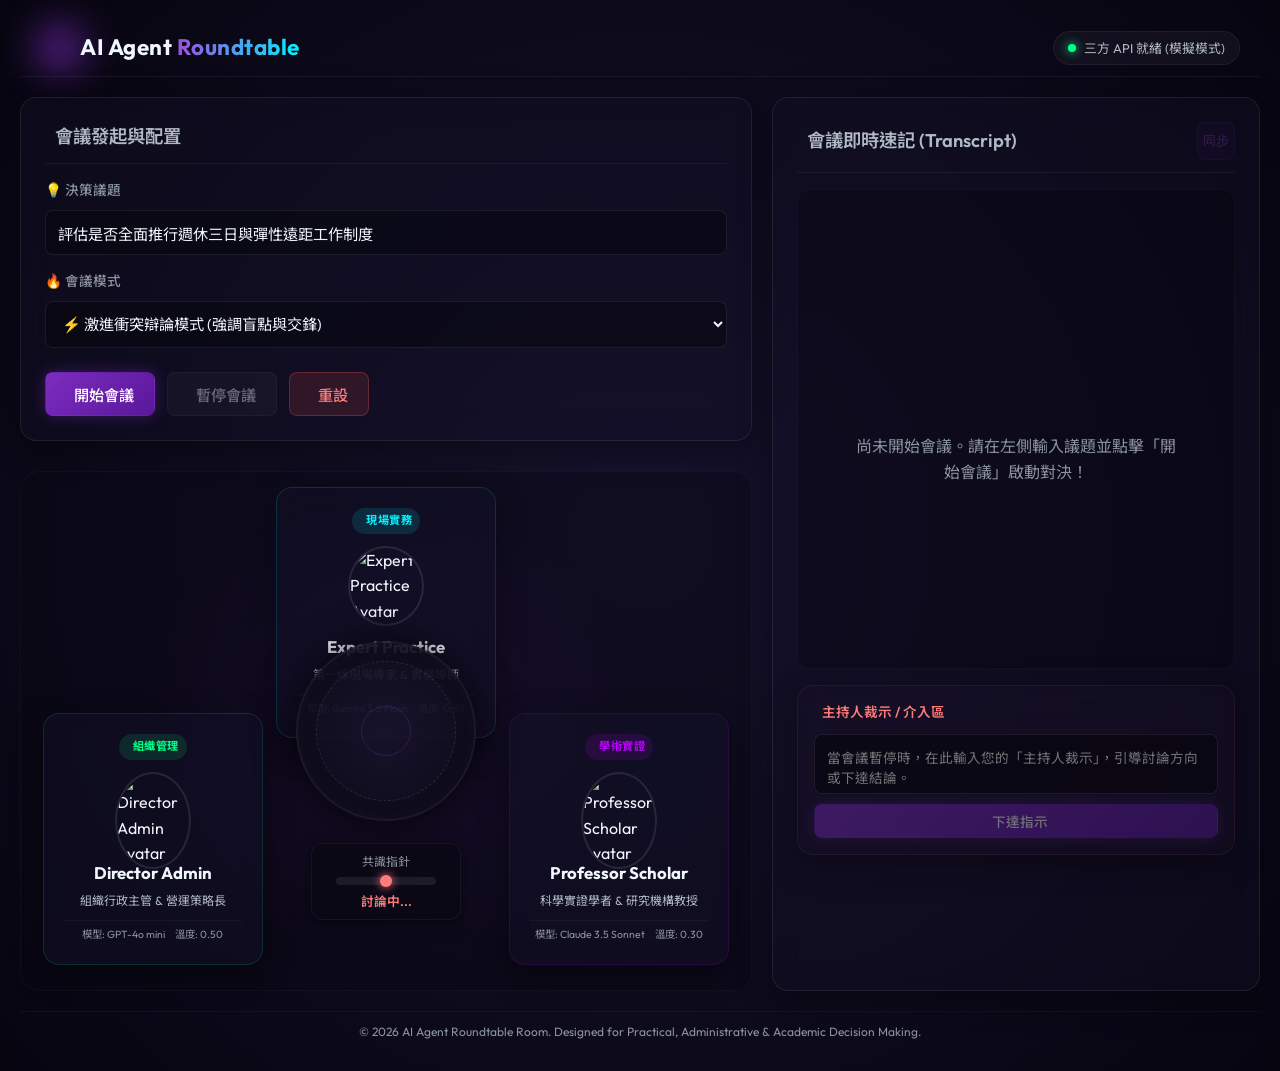
==== roundtable-app/index.html @ fbd6c8d1 "feat: implement AI Roundtable sandbox & Word Cloud classroom system with Firebase Multisite deployme" ====
<!DOCTYPE html>
<html lang="zh-TW">
<head>
  <meta charset="UTF-8">
  <meta name="viewport" content="width=device-width, initial-scale=1.0">
  <title>AI Agent Roundtable | 圓桌決策會議室</title>
  <meta name="description" content="多代理人圓桌決策會議室 - 串聯實務、管理與學術的 AI 決策沙盒">
  <!-- 載入 Google 字型 -->
  <link rel="preconnect" href="https://fonts.googleapis.com">
  <link rel="preconnect" href="https://fonts.gstatic.com" crossorigin>
  <link href="https://fonts.googleapis.com/css2?family=Noto+Sans+TC:wght@300;400;500;700;900&family=Outfit:wght@300;400;500;600;700;800&display=swap" rel="stylesheet">
  <!-- 載入 Lucide 圖標以提升介面質感 -->
  <script src="https://unpkg.com/lucide@latest"></script>
  <link rel="stylesheet" href="style.css">
</head>
<body>
  <div class="app-container">
    
    <!-- 頂部導航欄 -->
    <header class="app-header">
      <div class="logo-section">
        <div class="logo-glow"></div>
        <i data-lucide="bot" class="logo-icon animate-pulse-slow"></i>
        <h1>AI Agent <span>Roundtable</span></h1>
      </div>
      <div class="status-indicator">
        <span class="status-dot green"></span>
        <span class="status-text">三方 API 就緒 (模擬模式)</span>
      </div>
    </header>

    <div class="main-layout">
      <!-- 左側：控制面板與圓桌區域 -->
      <section class="left-section">
        
        <!-- 議題控制面板 -->
        <div class="glass-card control-panel">
          <h2 class="panel-title"><i data-lucide="sliders-horizontal"></i> 會議發起與配置</h2>
          
          <div class="input-group">
            <label for="meeting-topic">💡 決策議題</label>
            <input type="text" id="meeting-topic" placeholder="例如：評估是否全面推行週休三日與彈性遠距工作制度..." value="評估是否全面推行週休三日與彈性遠距工作制度">
          </div>

          <div class="form-row">
            <div class="input-group">
              <label for="debate-mode">🔥 會議模式</label>
              <select id="debate-mode">
                <option value="debate" selected>⚡ 激進衝突辯論模式 (強調盲點與交鋒)</option>
                <option value="synergy">🤝 和諧共識模式 (快速尋求最佳折衷)</option>
                <option value="academic">🎓 學術與實證審查模式 (文獻證據至上)</option>
              </select>
            </div>
          </div>

          <div class="button-group">
            <button id="btn-start" class="btn btn-primary"><i data-lucide="play"></i> 開始會議</button>
            <button id="btn-pause" class="btn btn-secondary" disabled><i data-lucide="pause"></i> 暫停會議</button>
            <button id="btn-reset" class="btn btn-danger"><i data-lucide="rotate-ccw"></i> 重設</button>
          </div>
        </div>

        <!-- 圓桌對決核心競技場 -->
        <div class="roundtable-arena">
          <div class="arena-glow"></div>
          
          <!-- 圓桌核心 (中央指針與光暈) -->
          <div class="center-table" id="center-table">
            <div class="table-surface">
              <div class="core-logo">
                <div class="core-wave"></div>
                <i data-lucide="cpu" class="core-icon"></i>
              </div>
            </div>
            <!-- 共識指針儀表 -->
            <div class="consensus-gauge">
              <div class="gauge-label">共識指針</div>
              <div class="gauge-bar">
                <div class="gauge-indicator" id="gauge-indicator" style="transform: rotate(0deg);"></div>
              </div>
              <div class="gauge-status" id="gauge-status">討論中...</div>
            </div>
          </div>

          <!-- 120 度角均勻分佈的三個 AI 專家卡片 -->
          
          <!-- 🔧 現場實務專家卡片 (Expert Practice) - 頂部 -->
          <div class="agent-card clinician" id="agent-clinician">
            <div class="agent-glow"></div>
            <div class="agent-badge"><i data-lucide="wrench"></i> 現場實務</div>
            <div class="avatar-wrapper">
              <img src="https://images.unsplash.com/photo-1581092921461-eab62e97a780?auto=format&fit=crop&q=80&w=200" alt="Expert Practice Avatar" class="agent-avatar">
              <div class="pulse-ring"></div>
            </div>
            <h3 class="agent-name">Expert Practice</h3>
            <p class="agent-desc">第一線現場專家 & 實務導師</p>
            <div class="agent-meta">
              <span>模型: Gemini 3.5 Flash</span>
              <span>溫度: 0.85</span>
            </div>
            <!-- 當前發言框 -->
            <div class="agent-bubble" id="bubble-clinician">
              <div class="bubble-arrow"></div>
              <p class="bubble-content">正在等待會議發起...</p>
            </div>
          </div>

          <!-- 📂 組織管理專家卡片 (Director Admin) - 左下 -->
          <div class="agent-card administrator" id="agent-administrator">
            <div class="agent-glow"></div>
            <div class="agent-badge"><i data-lucide="folder-kanban"></i> 組織管理</div>
            <div class="avatar-wrapper">
              <img src="https://images.unsplash.com/photo-1573496359142-b8d87734a5a2?auto=format&fit=crop&q=80&w=200" alt="Director Admin Avatar" class="agent-avatar">
              <div class="pulse-ring"></div>
            </div>
            <h3 class="agent-name">Director Admin</h3>
            <p class="agent-desc">組織行政主管 & 營運策略長</p>
            <div class="agent-meta">
              <span>模型: GPT-4o mini</span>
              <span>溫度: 0.50</span>
            </div>
            <!-- 當前發言框 -->
            <div class="agent-bubble" id="bubble-administrator">
              <div class="bubble-arrow"></div>
              <p class="bubble-content">正在準備營運與行政評估...</p>
            </div>
          </div>

          <!-- 🎓 學術實證學者卡片 (Professor Scholar) - 右下 -->
          <div class="agent-card academic" id="agent-academic">
            <div class="agent-glow"></div>
            <div class="agent-badge"><i data-lucide="graduation-cap"></i> 學術實證</div>
            <div class="avatar-wrapper">
              <img src="https://images.unsplash.com/photo-1534528741775-53994a69daeb?auto=format&fit=crop&q=80&w=200" alt="Professor Scholar Avatar" class="agent-avatar">
              <div class="pulse-ring"></div>
            </div>
            <h3 class="agent-name">Professor Scholar</h3>
            <p class="agent-desc">科學實證學者 & 研究機構教授</p>
            <div class="agent-meta">
              <span>模型: Claude 3.5 Sonnet</span>
              <span>溫度: 0.30</span>
            </div>
            <!-- 當前發言框 -->
            <div class="agent-bubble" id="bubble-academic">
              <div class="bubble-arrow"></div>
              <p class="bubble-content">正在檢索學術文獻與實證數據...</p>
            </div>
          </div>

        </div>
      </section>

      <!-- 右側：會議紀錄側邊欄 -->
      <section class="right-section">
        <div class="glass-card transcript-container">
          <div class="transcript-header">
            <h2><i data-lucide="history"></i> 會議即時速記 (Transcript)</h2>
            <div class="actions">
              <button id="btn-export-obsidian" class="btn-icon" title="同步到 Obsidian" disabled>
                <i data-lucide="file-down"></i> 同步
              </button>
            </div>
          </div>

          <!-- 會議對話串流區 -->
          <div class="transcript-stream" id="transcript-stream">
            <div class="stream-empty" id="stream-empty">
              <i data-lucide="message-square" class="empty-icon"></i>
              <p>尚未開始會議。請在左側輸入議題並點擊「開始會議」啟動對決！</p>
            </div>
          </div>

          <!-- 主持人指示介入面板 (Moderator's Directive) -->
          <div class="glass-card directive-panel" id="directive-panel">
            <div class="panel-subtitle">
              <i data-lucide="gavel" style="color: #ff7b7b;"></i> <span>主持人裁示 / 介入區</span>
            </div>
            <div class="directive-input-area">
              <textarea id="directive-text" placeholder="當會議暫停時，在此輸入您的「主持人裁示」，引導討論方向或下達結論。" disabled></textarea>
              <button id="btn-submit-directive" class="btn btn-primary btn-sm" disabled>
                <i data-lucide="send"></i> 下達指示
              </button>
            </div>
          </div>
        </div>
      </section>
    </div>

    <!-- 頁尾 -->
    <footer class="app-footer">
      <p>&copy; 2026 AI Agent Roundtable Room. Designed for Practical, Administrative & Academic Decision Making.</p>
    </footer>

  </div>

  <script src="app.js"></script>
  <script>
    // 初始化 Lucide 圖標
    lucide.createIcons();
  </script>
</body>
</html>
---- roundtable-app/style.css ----
/* AI Agent Roundtable - Premium Dark & Glassmorphism Theme */

/* ==========================================================================
   1. 核心變數與基礎設定
   ========================================================================== */
:root {
  --font-family: 'Outfit', 'Noto Sans TC', sans-serif;
  
  /* 曜石深太空配色 */
  --bg-gradient: radial-gradient(circle at 50% 50%, #16122c 0%, #070510 100%);
  --bg-sidebar: rgba(10, 8, 20, 0.6);
  --bg-card: rgba(22, 18, 42, 0.35);
  --border-glass: rgba(255, 255, 255, 0.08);
  
  /* 精緻文字色彩 */
  --text-main: #f0f6fc;
  --text-muted: #8b949e;
  --text-desc: #b1bac4;

  /* 霓虹專家配色 */
  --clinician-color: #00f3ff;
  --clinician-glow: rgba(0, 243, 255, 0.4);
  --clinician-bg: rgba(0, 243, 255, 0.03);

  --administrator-color: #00ff87;
  --administrator-glow: rgba(0, 255, 135, 0.4);
  --administrator-bg: rgba(0, 255, 135, 0.03);

  --academic-color: #bd00ff;
  --academic-glow: rgba(189, 0, 255, 0.4);
  --academic-bg: rgba(189, 0, 255, 0.03);

  /* 通用霓虹發光 */
  --glow-intensity-sm: 0 0 15px;
  --glow-intensity-lg: 0 0 35px;
  
  --transition-smooth: all 0.4s cubic-bezier(0.16, 1, 0.3, 1);
}

* {
  box-sizing: border-box;
  margin: 0;
  padding: 0;
}

body {
  font-family: var(--font-family);
  background: #070510;
  background-image: var(--bg-gradient);
  color: var(--text-main);
  min-height: 100vh;
  display: flex;
  flex-direction: column;
  overflow-x: hidden;
  line-height: 1.6;
}

/* 網頁捲軸美化 */
::-webkit-scrollbar {
  width: 6px;
  height: 6px;
}
::-webkit-scrollbar-track {
  background: rgba(0, 0, 0, 0.2);
}
::-webkit-scrollbar-thumb {
  background: rgba(255, 255, 255, 0.1);
  border-radius: 4px;
}
::-webkit-scrollbar-thumb:hover {
  background: rgba(255, 255, 255, 0.2);
}

/* ==========================================================================
   2. 通用玻璃擬態與按鈕樣式
   ========================================================================== */
.glass-card {
  background: var(--bg-card);
  backdrop-filter: blur(16px);
  -webkit-backdrop-filter: blur(16px);
  border: 1px solid var(--border-glass);
  border-radius: 16px;
  box-shadow: 0 8px 32px 0 rgba(0, 0, 0, 0.37);
  transition: var(--transition-smooth);
}

.glass-card:hover {
  border-color: rgba(255, 255, 255, 0.15);
}

/* 按鈕樣式 */
.btn {
  font-family: var(--font-family);
  display: inline-flex;
  align-items: center;
  justify-content: center;
  gap: 8px;
  padding: 10px 20px;
  border-radius: 8px;
  font-weight: 500;
  font-size: 0.95rem;
  cursor: pointer;
  transition: var(--transition-smooth);
  border: 1px solid transparent;
}

.btn-primary {
  background: linear-gradient(135deg, #7b2cbf 0%, #5a189a 100%);
  color: white;
  box-shadow: 0 0 15px rgba(123, 44, 191, 0.4);
}
.btn-primary:hover:not(:disabled) {
  transform: translateY(-2px);
  box-shadow: 0 0 25px rgba(123, 44, 191, 0.6);
  background: linear-gradient(135deg, #9d4edd 0%, #7b2cbf 100%);
}

.btn-secondary {
  background: rgba(255, 255, 255, 0.08);
  border: 1px solid rgba(255, 255, 255, 0.1);
  color: var(--text-main);
}
.btn-secondary:hover:not(:disabled) {
  background: rgba(255, 255, 255, 0.15);
  transform: translateY(-2px);
}

.btn-danger {
  background: rgba(230, 76, 76, 0.15);
  border: 1px solid rgba(230, 76, 76, 0.3);
  color: #ff7b7b;
}
.btn-danger:hover:not(:disabled) {
  background: rgba(230, 76, 76, 0.3);
  transform: translateY(-2px);
}

.btn:disabled {
  opacity: 0.4;
  cursor: not-allowed;
  transform: none !important;
}

.btn-sm {
  padding: 6px 12px;
  font-size: 0.85rem;
}

/* ==========================================================================
   3. 版面佈局
   ========================================================================== */
.app-container {
  display: flex;
  flex-direction: column;
  min-height: 100vh;
  padding: 20px;
  gap: 20px;
  max-width: 1600px;
  margin: 0 auto;
  width: 100%;
}

.app-header {
  display: flex;
  justify-content: space-between;
  align-items: center;
  padding: 10px 20px;
  border-bottom: 1px solid rgba(255, 255, 255, 0.05);
}

.logo-section {
  display: flex;
  align-items: center;
  gap: 12px;
  position: relative;
}

.logo-glow {
  position: absolute;
  width: 40px;
  height: 40px;
  background: #7b2cbf;
  filter: blur(20px);
  border-radius: 50%;
  z-index: -1;
  left: 0;
}

.logo-icon {
  color: #9d4edd;
  width: 28px;
  height: 28px;
}

.logo-section h1 {
  font-size: 1.4rem;
  font-weight: 700;
  letter-spacing: 0.5px;
}

.logo-section h1 span {
  background: linear-gradient(90deg, #9d4edd, #00f3ff);
  -webkit-background-clip: text;
  -webkit-text-fill-color: transparent;
}

.status-indicator {
  display: flex;
  align-items: center;
  gap: 8px;
  background: rgba(255, 255, 255, 0.04);
  padding: 6px 14px;
  border-radius: 20px;
  border: 1px solid rgba(255, 255, 255, 0.05);
}

.status-dot {
  width: 8px;
  height: 8px;
  border-radius: 50%;
}
.status-dot.green {
  background: #00ff87;
  box-shadow: 0 0 10px #00ff87;
}

.status-text {
  font-size: 0.8rem;
  color: var(--text-desc);
}

.main-layout {
  display: grid;
  grid-template-columns: 1.2fr 0.8fr;
  gap: 20px;
  flex: 1;
}

/* ==========================================================================
   4. 左側欄：控制面板
   ========================================================================== */
.left-section {
  display: flex;
  flex-direction: column;
  gap: 20px;
}

.control-panel {
  padding: 24px;
  display: flex;
  flex-direction: column;
  gap: 16px;
}

.panel-title {
  font-size: 1.15rem;
  font-weight: 600;
  display: flex;
  align-items: center;
  gap: 10px;
  color: #b1bac4;
  border-bottom: 1px solid rgba(255, 255, 255, 0.05);
  padding-bottom: 12px;
}

.panel-title i {
  color: #9d4edd;
}

.input-group {
  display: flex;
  flex-direction: column;
  gap: 8px;
  flex: 1;
}

.input-group label {
  font-size: 0.85rem;
  color: var(--text-muted);
  font-weight: 500;
}

.input-group input,
.input-group select,
.directive-input-area textarea {
  background: rgba(0, 0, 0, 0.3);
  border: 1px solid rgba(255, 255, 255, 0.08);
  border-radius: 8px;
  padding: 12px;
  color: var(--text-main);
  font-family: var(--font-family);
  font-size: 0.95rem;
  transition: var(--transition-smooth);
}

.input-group input:focus,
.input-group select:focus,
.directive-input-area textarea:focus {
  border-color: #7b2cbf;
  box-shadow: 0 0 10px rgba(123, 44, 191, 0.2);
  outline: none;
  background: rgba(0, 0, 0, 0.4);
}

.button-group {
  display: flex;
  gap: 12px;
  margin-top: 8px;
}

/* ==========================================================================
   5. 圓桌競技場 (圓桌與 AI 卡片定位)
   ========================================================================== */
.roundtable-arena {
  flex: 1;
  position: relative;
  min-height: 520px;
  background: rgba(10, 8, 20, 0.4);
  border: 1px solid rgba(255, 255, 255, 0.03);
  border-radius: 20px;
  display: flex;
  align-items: center;
  justify-content: center;
  overflow: visible;
  margin-top: 10px;
}

.arena-glow {
  position: absolute;
  width: 80%;
  height: 80%;
  background: radial-gradient(circle, rgba(123, 44, 191, 0.08) 0%, transparent 70%);
  z-index: 0;
  pointer-events: none;
}

/* 中央圓桌 */
.center-table {
  position: absolute;
  width: 180px;
  height: 180px;
  border-radius: 50%;
  background: radial-gradient(circle, rgba(22, 18, 42, 0.9) 0%, rgba(10, 8, 20, 0.95) 100%);
  border: 2px solid rgba(255, 255, 255, 0.06);
  z-index: 3;
  display: flex;
  align-items: center;
  justify-content: center;
  box-shadow: 0 0 40px rgba(0, 0, 0, 0.8), inset 0 0 20px rgba(255, 255, 255, 0.03);
  top: 50%;
  left: 50%;
  transform: translate(-50%, -50%);
  transition: var(--transition-smooth);
}

.table-surface {
  width: 140px;
  height: 140px;
  border-radius: 50%;
  background: rgba(255, 255, 255, 0.01);
  border: 1px dashed rgba(255, 255, 255, 0.1);
  display: flex;
  align-items: center;
  justify-content: center;
  position: relative;
}

.core-logo {
  display: flex;
  align-items: center;
  justify-content: center;
  position: relative;
}

.core-wave {
  position: absolute;
  width: 50px;
  height: 50px;
  border-radius: 50%;
  border: 1px solid rgba(123, 44, 191, 0.3);
  animation: ripple 2s infinite linear;
}

.core-icon {
  color: #7b2cbf;
  width: 32px;
  height: 32px;
  z-index: 2;
  transition: var(--transition-smooth);
}

/* 共識指針儀表 */
.consensus-gauge {
  position: absolute;
  top: 200px;
  width: 150px;
  text-align: center;
  background: rgba(10, 8, 20, 0.8);
  backdrop-filter: blur(8px);
  padding: 8px 12px;
  border-radius: 12px;
  border: 1px solid rgba(255, 255, 255, 0.05);
  box-shadow: 0 4px 15px rgba(0,0,0,0.5);
  pointer-events: none;
}

.gauge-label {
  font-size: 0.75rem;
  color: var(--text-muted);
  margin-bottom: 6px;
}

.gauge-bar {
  position: relative;
  width: 100px;
  height: 8px;
  background: rgba(255,255,255,0.08);
  border-radius: 4px;
  margin: 0 auto 6px;
  overflow: visible;
}

.gauge-indicator {
  position: absolute;
  width: 12px;
  height: 12px;
  border-radius: 50%;
  background: #ff7b7b;
  box-shadow: 0 0 10px #ff7b7b;
  top: -2px;
  left: calc(50% - 6px);
  transition: var(--transition-smooth);
}

.gauge-status {
  font-size: 0.8rem;
  font-weight: 600;
  color: #ff7b7b;
}

/* ==========================================================================
   6. AI 專家卡片定位與發光狀態
   ========================================================================== */
.agent-card {
  position: absolute;
  width: 220px;
  background: rgba(22, 18, 42, 0.45);
  backdrop-filter: blur(12px);
  border: 1px solid rgba(255, 255, 255, 0.06);
  border-radius: 16px;
  padding: 20px;
  display: flex;
  flex-direction: column;
  align-items: center;
  z-index: 2;
  transition: var(--transition-smooth);
  box-shadow: 0 10px 30px rgba(0, 0, 0, 0.4);
}

/* 定位三位專家 (120 度角) */

/* 🏥 臨床 (頂部) */
.agent-card.clinician {
  top: 15px;
  left: 50%;
  transform: translateX(-50%);
  border-color: rgba(0, 243, 255, 0.15);
}

/* 📂 行政 (左下) */
.agent-card.administrator {
  bottom: 25px;
  left: 3%;
  border-color: rgba(0, 255, 135, 0.15);
}

/* 🎓 學術 (右下) */
.agent-card.academic {
  bottom: 25px;
  right: 3%;
  border-color: rgba(189, 0, 255, 0.15);
}

/* 懸停微光動效 */
.agent-card:hover {
  transform: translate(0, -5px);
}
.agent-card.clinician:hover {
  box-shadow: 0 10px 30px rgba(0, 243, 255, 0.2);
  border-color: var(--clinician-color);
}
.agent-card.administrator:hover {
  box-shadow: 0 10px 30px rgba(0, 255, 135, 0.2);
  border-color: var(--administrator-color);
}
.agent-card.academic:hover {
  box-shadow: 0 10px 30px rgba(189, 0, 255, 0.2);
  border-color: var(--academic-color);
}

/* 發言狀態 active */
.agent-card.active {
  z-index: 5;
  transform: scale(1.04);
}

.agent-card.clinician.active {
  box-shadow: 0 0 35px rgba(0, 243, 255, 0.4);
  border-color: var(--clinician-color);
  background: rgba(0, 243, 255, 0.05);
}

.agent-card.administrator.active {
  box-shadow: 0 0 35px rgba(0, 255, 135, 0.4);
  border-color: var(--administrator-color);
  background: rgba(0, 255, 135, 0.05);
}

.agent-card.academic.active {
  box-shadow: 0 0 35px rgba(189, 0, 255, 0.4);
  border-color: var(--academic-color);
  background: rgba(189, 0, 255, 0.05);
}

/* 專家內部組件 */
.agent-badge {
  font-size: 0.7rem;
  font-weight: 700;
  letter-spacing: 0.5px;
  padding: 4px 8px;
  border-radius: 20px;
  display: flex;
  align-items: center;
  gap: 6px;
  margin-bottom: 12px;
}

.clinician .agent-badge { background: rgba(0, 243, 255, 0.12); color: var(--clinician-color); }
.administrator .agent-badge { background: rgba(0, 255, 135, 0.12); color: var(--administrator-color); }
.academic .agent-badge { background: rgba(189, 0, 255, 0.12); color: var(--academic-color); }

.avatar-wrapper {
  position: relative;
  width: 76px;
  height: 76px;
  border-radius: 50%;
  margin-bottom: 12px;
}

.agent-avatar {
  width: 100%;
  height: 100%;
  object-fit: cover;
  border-radius: 50%;
  border: 2px solid rgba(255, 255, 255, 0.1);
  transition: var(--transition-smooth);
}

.clinician.active .agent-avatar { border-color: var(--clinician-color); }
.administrator.active .agent-avatar { border-color: var(--administrator-color); }
.academic.active .agent-avatar { border-color: var(--academic-color); }

/* 脈衝漣漪動畫 */
.pulse-ring {
  position: absolute;
  top: 0;
  left: 0;
  width: 100%;
  height: 100%;
  border-radius: 50%;
  pointer-events: none;
  opacity: 0;
  transition: var(--transition-smooth);
}

.active .pulse-ring {
  animation: ripple 1.8s infinite cubic-bezier(0.24, 0, 0.38, 1);
}

.clinician .pulse-ring { border: 2px solid var(--clinician-color); }
.administrator .pulse-ring { border: 2px solid var(--administrator-color); }
.academic .pulse-ring { border: 2px solid var(--academic-color); }

.agent-name {
  font-size: 1.05rem;
  font-weight: 700;
  margin-bottom: 4px;
}

.agent-desc {
  font-size: 0.75rem;
  color: var(--text-desc);
  text-align: center;
  margin-bottom: 10px;
}

.agent-meta {
  display: flex;
  gap: 10px;
  font-size: 0.65rem;
  color: var(--text-muted);
  border-top: 1px solid rgba(255, 255, 255, 0.04);
  padding-top: 6px;
  width: 100%;
  justify-content: center;
}

/* ==========================================================================
   7. AI 發言對話框 (Speech Bubbles)
   ========================================================================== */
.agent-bubble {
  position: absolute;
  background: rgba(10, 8, 20, 0.95);
  border: 1px solid rgba(255, 255, 255, 0.08);
  border-radius: 12px;
  padding: 10px 14px;
  font-size: 0.82rem;
  max-width: 250px;
  min-width: 180px;
  box-shadow: 0 8px 24px rgba(0, 0, 0, 0.6);
  pointer-events: none;
  opacity: 0;
  transform: translateY(10px);
  transition: all 0.4s cubic-bezier(0.175, 0.885, 0.32, 1.275);
}

/* 顯示對話框 active */
.agent-card.active .agent-bubble {
  opacity: 1;
  transform: translateY(0);
}

/* 頂部臨床對話框定位 */
.clinician .agent-bubble {
  top: 100%;
  margin-top: 12px;
  border-color: rgba(0, 243, 255, 0.3);
}
.clinician .agent-bubble .bubble-arrow {
  position: absolute;
  bottom: 100%;
  left: 50%;
  transform: translateX(-50%);
  border-width: 6px;
  border-style: solid;
  border-color: transparent transparent rgba(10, 8, 20, 0.95) transparent;
}

/* 左下行政對話框定位 */
.administrator .agent-bubble {
  left: 100%;
  top: 10px;
  margin-left: 14px;
  border-color: rgba(0, 255, 135, 0.3);
}
.administrator .agent-bubble .bubble-arrow {
  position: absolute;
  right: 100%;
  top: 25px;
  border-width: 6px;
  border-style: solid;
  border-color: transparent rgba(10, 8, 20, 0.95) transparent transparent;
}

/* 右下學術對話框定位 */
.academic .agent-bubble {
  right: 100%;
  top: 10px;
  margin-right: 14px;
  border-color: rgba(189, 0, 255, 0.3);
}
.academic .agent-bubble .bubble-arrow {
  position: absolute;
  left: 100%;
  top: 25px;
  border-width: 6px;
  border-style: solid;
  border-color: transparent transparent transparent rgba(10, 8, 20, 0.95);
}

.bubble-content {
  color: var(--text-main);
  text-align: left;
}

/* ==========================================================================
   8. 右側欄：會議速記面板 (Transcript Stream)
   ========================================================================== */
.right-section {
  display: flex;
  flex-direction: column;
}

.transcript-container {
  padding: 24px;
  display: flex;
  flex-direction: column;
  gap: 16px;
  height: 100%;
  min-height: 650px;
}

.transcript-header {
  display: flex;
  justify-content: space-between;
  align-items: center;
  border-bottom: 1px solid rgba(255, 255, 255, 0.05);
  padding-bottom: 12px;
}

.transcript-header h2 {
  font-size: 1.15rem;
  font-weight: 600;
  display: flex;
  align-items: center;
  gap: 10px;
  color: #b1bac4;
}

.transcript-header h2 i {
  color: #9d4edd;
}

/* 同步/導出按鈕樣式 */
.btn-icon {
  background: rgba(123, 44, 191, 0.15);
  border: 1px solid rgba(123, 44, 191, 0.3);
  color: #9d4edd;
  width: 38px;
  height: 38px;
  border-radius: 8px;
  display: flex;
  align-items: center;
  justify-content: center;
  cursor: pointer;
  transition: var(--transition-smooth);
}

.btn-icon:hover:not(:disabled) {
  background: #7b2cbf;
  color: white;
  box-shadow: 0 0 15px rgba(123, 44, 191, 0.5);
  transform: translateY(-2px);
}

.btn-icon:disabled {
  opacity: 0.3;
  cursor: not-allowed;
  transform: none !important;
}

/* 速記訊息流動區 */
.transcript-stream {
  flex: 1;
  background: rgba(0, 0, 0, 0.2);
  border: 1px solid rgba(255, 255, 255, 0.03);
  border-radius: 12px;
  padding: 16px;
  overflow-y: auto;
  display: flex;
  flex-direction: column;
  gap: 14px;
  max-height: 480px;
}

.stream-empty {
  display: flex;
  flex-direction: column;
  align-items: center;
  justify-content: center;
  gap: 14px;
  color: var(--text-muted);
  height: 100%;
  text-align: center;
  padding: 40px;
}

.empty-icon {
  width: 48px;
  height: 48px;
  opacity: 0.3;
  color: #9d4edd;
}

/* 對話紀錄卡片 */
.transcript-msg {
  display: flex;
  flex-direction: column;
  gap: 8px;
  background: rgba(255, 255, 255, 0.02);
  border: 1px solid rgba(255, 255, 255, 0.04);
  border-radius: 12px;
  padding: 12px 16px;
  animation: fadeIn 0.4s cubic-bezier(0.16, 1, 0.3, 1) forwards;
}

.msg-header {
  display: flex;
  align-items: center;
  gap: 8px;
}

.msg-avatar {
  width: 24px;
  height: 24px;
  border-radius: 50%;
}

.msg-name {
  font-size: 0.85rem;
  font-weight: 700;
}

.msg-badge {
  font-size: 0.65rem;
  font-weight: 600;
  padding: 2px 6px;
  border-radius: 4px;
}

/* 卡片左右側彩色霓虹燈條 */
.transcript-msg.clinician {
  border-left: 3px solid var(--clinician-color);
  background: rgba(0, 243, 255, 0.01);
}
.transcript-msg.clinician .msg-name { color: var(--clinician-color); }
.transcript-msg.clinician .msg-badge { background: rgba(0, 243, 255, 0.12); color: var(--clinician-color); }

.transcript-msg.administrator {
  border-left: 3px solid var(--administrator-color);
  background: rgba(0, 255, 135, 0.01);
}
.transcript-msg.administrator .msg-name { color: var(--administrator-color); }
.transcript-msg.administrator .msg-badge { background: rgba(0, 255, 135, 0.12); color: var(--administrator-color); }

.transcript-msg.academic {
  border-left: 3px solid var(--academic-color);
  background: rgba(189, 0, 255, 0.01);
}
.transcript-msg.academic .msg-name { color: var(--academic-color); }
.transcript-msg.academic .msg-badge { background: rgba(189, 0, 255, 0.12); color: var(--academic-color); }

/* 主席介入/系統訊息樣式 */
.transcript-msg.system {
  border: 1px dashed rgba(255, 123, 123, 0.3);
  background: rgba(255, 123, 123, 0.05);
}
.transcript-msg.system .msg-name { color: #ff7b7b; }
.transcript-msg.system .msg-badge { background: rgba(255, 123, 123, 0.15); color: #ff7b7b; }

.msg-body {
  font-size: 0.9rem;
  color: var(--text-desc);
  white-space: pre-line;
}

/* ==========================================================================
   9. 院長指示介入面板
   ========================================================================== */
.directive-panel {
  padding: 16px;
  background: rgba(255, 123, 123, 0.01);
  border: 1px solid rgba(255, 123, 123, 0.08);
}

.panel-subtitle {
  display: flex;
  align-items: center;
  gap: 8px;
  font-size: 0.85rem;
  font-weight: 600;
  color: #ff7b7b;
  margin-bottom: 10px;
}

.directive-input-area {
  display: flex;
  flex-direction: column;
  gap: 10px;
}

.directive-input-area textarea {
  width: 100%;
  height: 60px;
  resize: none;
  font-size: 0.85rem;
  background: rgba(0,0,0,0.4);
}

/* ==========================================================================
   10. 頁尾與動畫定義
   ========================================================================== */
.app-footer {
  text-align: center;
  font-size: 0.75rem;
  color: var(--text-muted);
  padding: 10px 0;
  border-top: 1px solid rgba(255, 255, 255, 0.03);
}

/* 動畫定義 */
@keyframes ripple {
  0% {
    transform: scale(1);
    opacity: 0.8;
  }
  100% {
    transform: scale(1.6);
    opacity: 0;
  }
}

@keyframes fadeIn {
  from {
    opacity: 0;
    transform: translateY(10px);
  }
  to {
    opacity: 1;
    transform: translateY(0);
  }
}

.animate-pulse-slow {
  animation: pulse 3s infinite ease-in-out;
}

@keyframes pulse {
  0%, 100% { opacity: 0.6; }
  50% { opacity: 1; }
}

/* ==========================================================================
   11. 響應式佈局 (Responsive Design)
   ========================================================================== */
@media (max-width: 1200px) {
  .main-layout {
    grid-template-columns: 1fr;
  }
  .roundtable-arena {
    min-height: 480px;
  }
  .agent-card {
    width: 200px;
    padding: 15px;
  }
  .agent-card.administrator {
    left: 2%;
  }
  .agent-card.academic {
    right: 2%;
  }
}

@media (max-width: 768px) {
  /* 手機版將圓桌改為垂直流動式版面，確保完美的可讀性 */
  .roundtable-arena {
    display: flex;
    flex-direction: column;
    gap: 20px;
    height: auto;
    padding: 30px 10px;
    align-items: center;
  }
  .center-table {
    position: relative;
    top: auto;
    left: auto;
    transform: none;
    margin-bottom: 20px;
  }
  .agent-card {
    position: relative !important;
    top: auto !important;
    left: auto !important;
    right: auto !important;
    bottom: auto !important;
    transform: none !important;
    width: 100%;
    max-width: 350px;
  }
  .clinician .agent-bubble,
  .administrator .agent-bubble,
  .academic .agent-bubble {
    position: relative !important;
    top: auto !important;
    left: auto !important;
    right: auto !important;
    margin: 10px 0 0 0 !important;
    max-width: 100%;
    pointer-events: auto;
  }
  .bubble-arrow {
    display: none;
  }
}
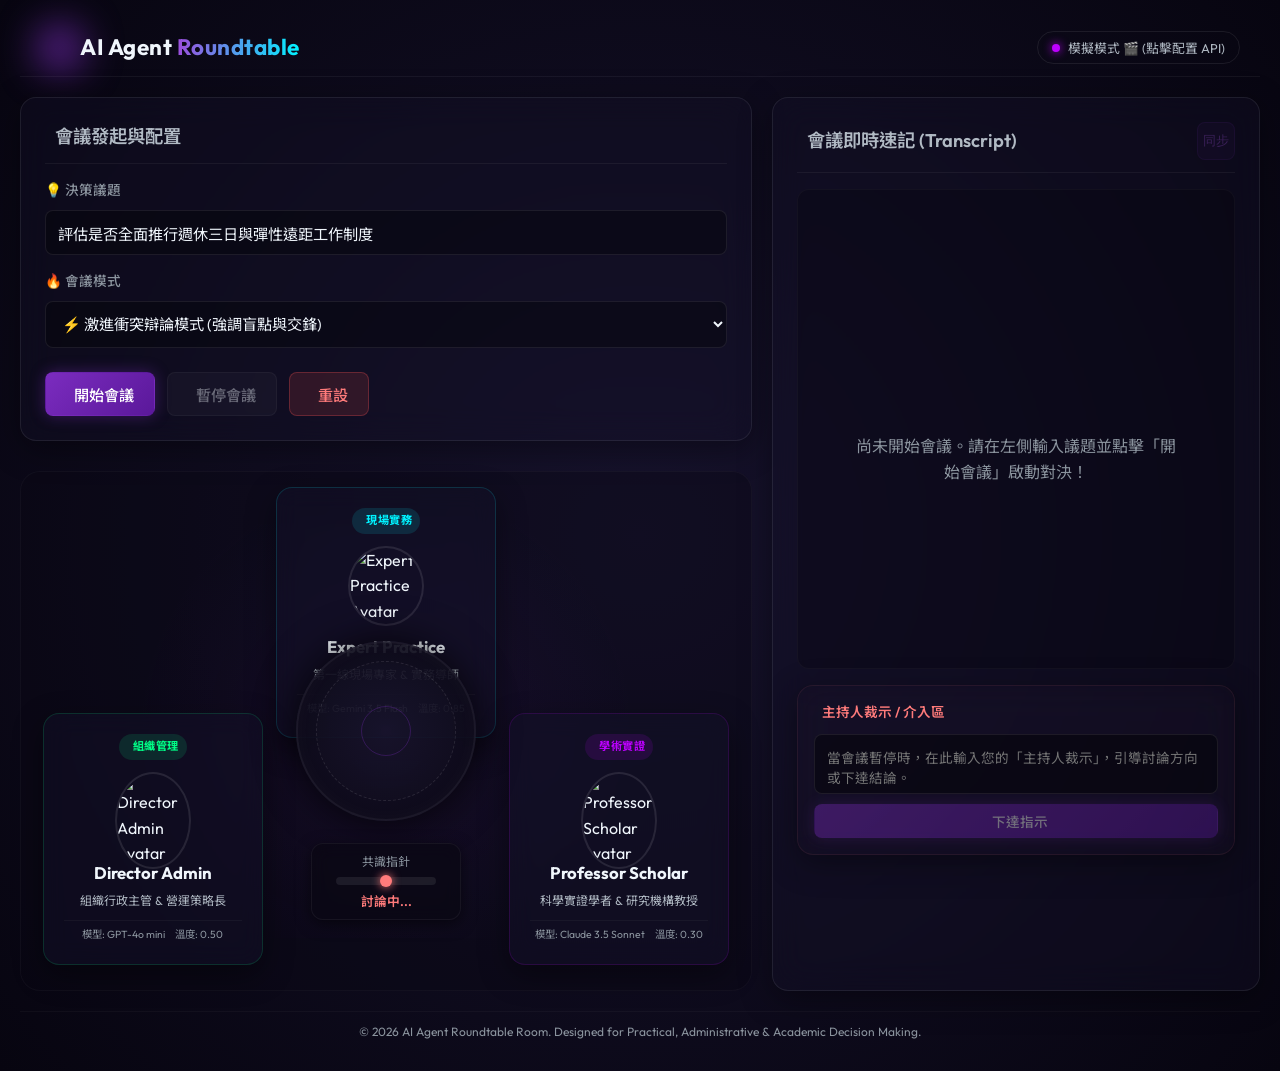
==== commit fab44876: "feat: integrate live API agents (Gemini, GPT-5.4, Claude 4.6 Sonnet) with secure local storage setti" ====
--- a/roundtable-app/index.html
+++ b/roundtable-app/index.html
@@ -23,10 +23,10 @@
         <i data-lucide="bot" class="logo-icon animate-pulse-slow"></i>
         <h1>AI Agent <span>Roundtable</span></h1>
       </div>
-      <div class="status-indicator">
-        <span class="status-dot green"></span>
-        <span class="status-text">三方 API 就緒 (模擬模式)</span>
-      </div>
+      <button class="status-indicator clickable" id="btn-open-settings" title="配置 API 金鑰與模型" style="background: transparent; border: 1px solid rgba(255, 255, 255, 0.08); display: flex; align-items: center; gap: 8px; padding: 6px 14px; border-radius: 20px; color: var(--text-main); font-family: var(--font-family); font-size: 0.8rem;">
+        <span class="status-dot purple" id="status-dot"></span>
+        <span class="status-text" id="status-text">模擬模式 🎬 (點擊配置 API)</span>
+      </button>
     </header>
 
     <div class="main-layout">
@@ -191,6 +191,51 @@
       <p>&copy; 2026 AI Agent Roundtable Room. Designed for Practical, Administrative & Academic Decision Making.</p>
     </footer>
 
+  <!-- API Settings Popup Modal -->
+  <div id="settings-modal" class="modal-overlay hidden">
+    <div class="glass-card modal-card" style="max-width: 500px; width: 100%;">
+      <div class="card-header-container" style="border-bottom: 1px solid var(--border-glass); padding-bottom: 14px; display: flex; justify-content: space-between; align-items: center; width: 100%; margin-bottom: 16px;">
+        <h2 style="font-size: 1.25rem; font-weight: 600; display: flex; align-items: center; gap: 8px; color: #f0f6fc;"><i data-lucide="settings" style="color: #00f3ff;"></i> 實時 API 金鑰與模型設定</h2>
+        <button class="btn-card-close" id="close-settings-modal" style="background: transparent; border: none; color: var(--text-muted); cursor: pointer; font-size: 1.2rem; display: flex; align-items: center;"><i data-lucide="x"></i></button>
+      </div>
+      <div class="modal-body" style="display: flex; flex-direction: column; gap: 16px; width: 100%;">
+        <p style="font-size: 0.82rem; color: var(--text-desc); line-height: 1.5; margin-bottom: 4px;">
+          請輸入您的 API 金鑰，系統將解鎖「實時 API 連線模式 ⚡」，在辯論時實時呼叫大模型。金鑰將<strong>僅儲存於您的本地瀏覽器 (LocalStorage)</strong>，安全且不經過任何第三方伺服器。
+        </p>
+
+        <!-- Google Gemini Key -->
+        <div class="input-group" style="display: flex; flex-direction: column; gap: 8px; width: 100%;">
+          <label for="key-gemini" style="display: flex; justify-content: space-between; font-size: 0.82rem; color: var(--text-muted); font-weight: 500;">
+            <span>🔧 現場實務 (Google Gemini API Key)</span>
+            <span style="font-size: 0.72rem; color: #00f3ff; font-weight: 600;">預設 Model: Gemini 1.5 Flash</span>
+          </label>
+          <input type="password" id="key-gemini" placeholder="AIzaSy..." style="background: rgba(0, 0, 0, 0.3); border: 1px solid rgba(255, 255, 255, 0.08); border-radius: 8px; padding: 10px; color: var(--text-main); font-family: var(--font-family); font-size: 0.9rem; outline: none; width: 100%;">
+        </div>
+
+        <!-- OpenAI Key -->
+        <div class="input-group" style="display: flex; flex-direction: column; gap: 8px; width: 100%;">
+          <label for="key-openai" style="display: flex; justify-content: space-between; font-size: 0.82rem; color: var(--text-muted); font-weight: 500;">
+            <span>📂 組織管理 (OpenAI API Key)</span>
+            <span style="font-size: 0.72rem; color: #00ff87; font-weight: 600;">預設 Model: GPT-5.4 (gpt-4o-mini)</span>
+          </label>
+          <input type="password" id="key-openai" placeholder="sk-..." style="background: rgba(0, 0, 0, 0.3); border: 1px solid rgba(255, 255, 255, 0.08); border-radius: 8px; padding: 10px; color: var(--text-main); font-family: var(--font-family); font-size: 0.9rem; outline: none; width: 100%;">
+        </div>
+
+        <!-- Anthropic Key -->
+        <div class="input-group" style="display: flex; flex-direction: column; gap: 8px; width: 100%;">
+          <label for="key-anthropic" style="display: flex; justify-content: space-between; font-size: 0.82rem; color: var(--text-muted); font-weight: 500;">
+            <span>🎓 學術實證 (Anthropic Claude Key)</span>
+            <span style="font-size: 0.72rem; color: #bd00ff; font-weight: 600;">預設 Model: Claude 4.6 Sonnet (claude-3-5)</span>
+          </label>
+          <input type="password" id="key-anthropic" placeholder="sk-ant-..." style="background: rgba(0, 0, 0, 0.3); border: 1px solid rgba(255, 255, 255, 0.08); border-radius: 8px; padding: 10px; color: var(--text-main); font-family: var(--font-family); font-size: 0.9rem; outline: none; width: 100%;">
+        </div>
+
+        <div style="display: flex; justify-content: space-between; align-items: center; margin-top: 12px; gap: 12px; width: 100%;">
+          <button id="btn-clear-keys" class="btn btn-danger" style="flex: 1.2; padding: 10px; border-radius: 8px; font-size: 0.85rem; display: flex; align-items: center; justify-content: center; gap: 6px;"><i data-lucide="trash-2" style="width: 16px; height: 16px;"></i> 清除金鑰 (回到模擬)</button>
+          <button id="btn-save-keys" class="btn btn-primary" style="flex: 1.8; padding: 10px; border-radius: 8px; font-size: 0.85rem; display: flex; align-items: center; justify-content: center; gap: 6px;"><i data-lucide="save" style="width: 16px; height: 16px;"></i> 儲存並啟用連線</button>
+        </div>
+      </div>
+    </div>
   </div>
 
   <script src="app.js"></script>
--- a/roundtable-app/style.css
+++ b/roundtable-app/style.css
@@ -990,7 +990,67 @@
     max-width: 100%;
     pointer-events: auto;
   }
-  .bubble-arrow {
-    display: none;
-  }
-}
+}
+
+/* ==========================================================================
+   9. API 金鑰設定彈窗與連線狀態燈
+   ========================================================================== */
+.modal-overlay {
+  position: fixed;
+  top: 0;
+  left: 0;
+  width: 100vw;
+  height: 100vh;
+  background: rgba(4, 2, 10, 0.7);
+  backdrop-filter: blur(8px);
+  -webkit-backdrop-filter: blur(8px);
+  display: flex;
+  align-items: center;
+  justify-content: center;
+  z-index: 1000;
+  opacity: 1;
+  pointer-events: all;
+  transition: var(--transition-smooth);
+}
+
+.modal-overlay.hidden {
+  opacity: 0;
+  pointer-events: none;
+}
+
+.modal-card {
+  padding: 24px;
+  border-radius: 20px;
+  border: 1px solid rgba(255, 255, 255, 0.1);
+  box-shadow: 0 20px 50px rgba(0, 0, 0, 0.5);
+  animation: modalScaleIn 0.4s cubic-bezier(0.16, 1, 0.3, 1) forwards;
+}
+
+@keyframes modalScaleIn {
+  0% { transform: scale(0.95); opacity: 0; }
+  100% { transform: scale(1); opacity: 1; }
+}
+
+.status-indicator.clickable {
+  cursor: pointer;
+  border: 1px solid rgba(255, 255, 255, 0.05);
+  transition: var(--transition-smooth);
+  background: rgba(255, 255, 255, 0.03);
+}
+
+.status-indicator.clickable:hover {
+  background: rgba(255, 255, 255, 0.08);
+  border-color: #00f3ff;
+  box-shadow: 0 0 12px rgba(0, 243, 255, 0.3);
+}
+
+.status-dot.purple {
+  background: #bd00ff;
+  box-shadow: 0 0 10px #bd00ff;
+}
+
+.status-dot.gold {
+  background: #ffaa00;
+  box-shadow: 0 0 10px #ffaa00;
+}
+
